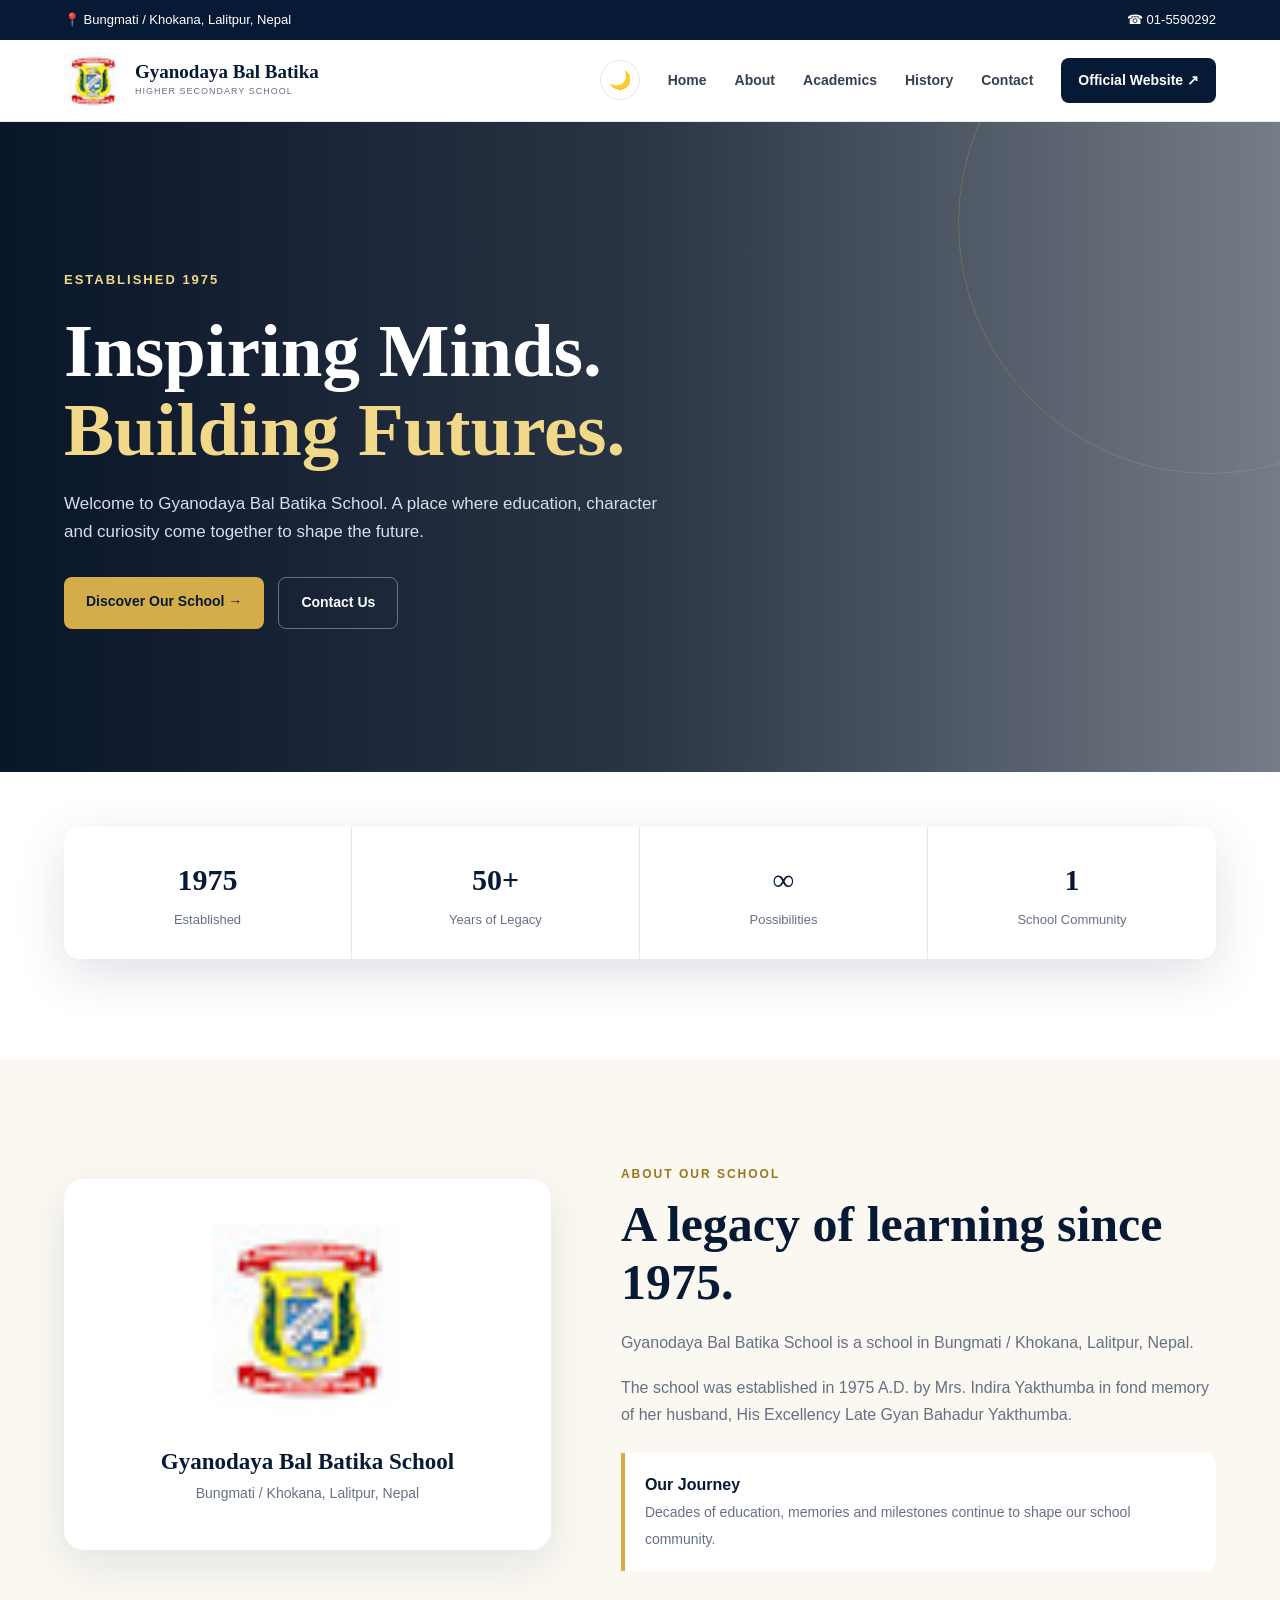
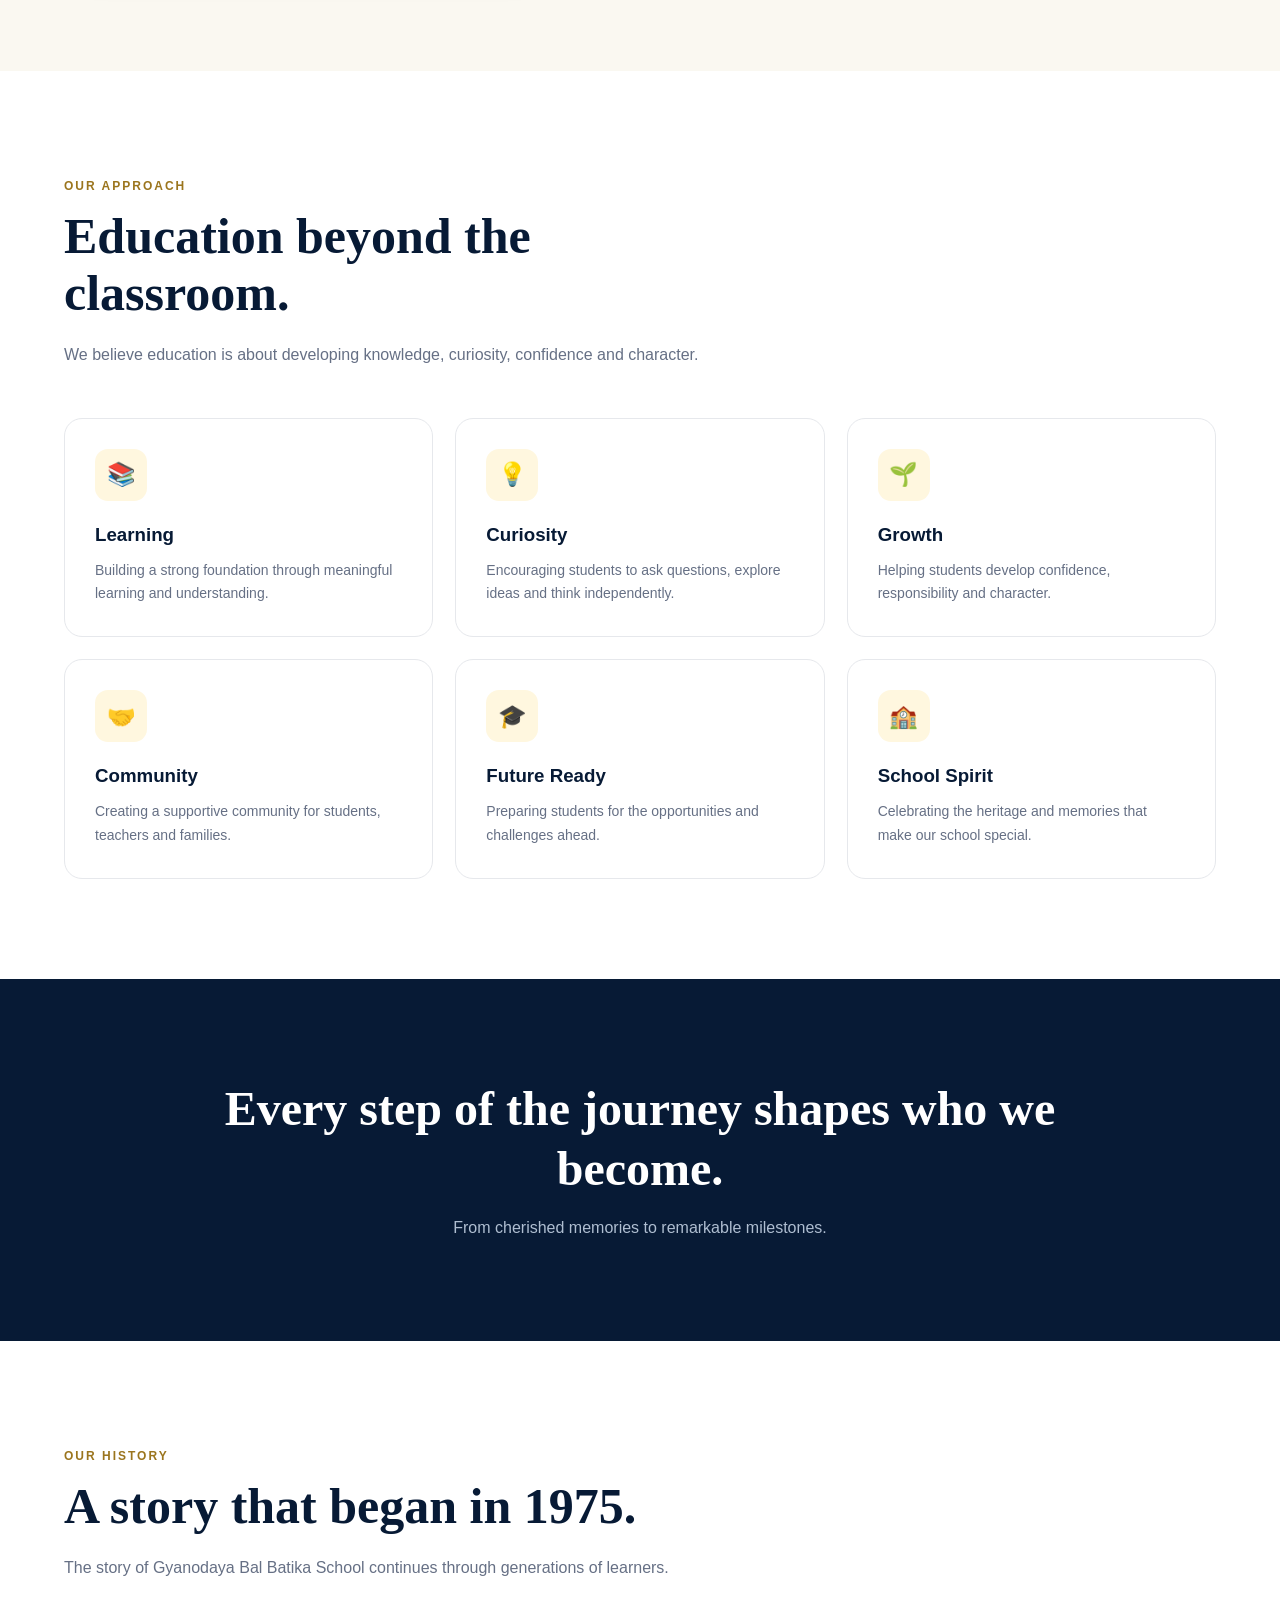
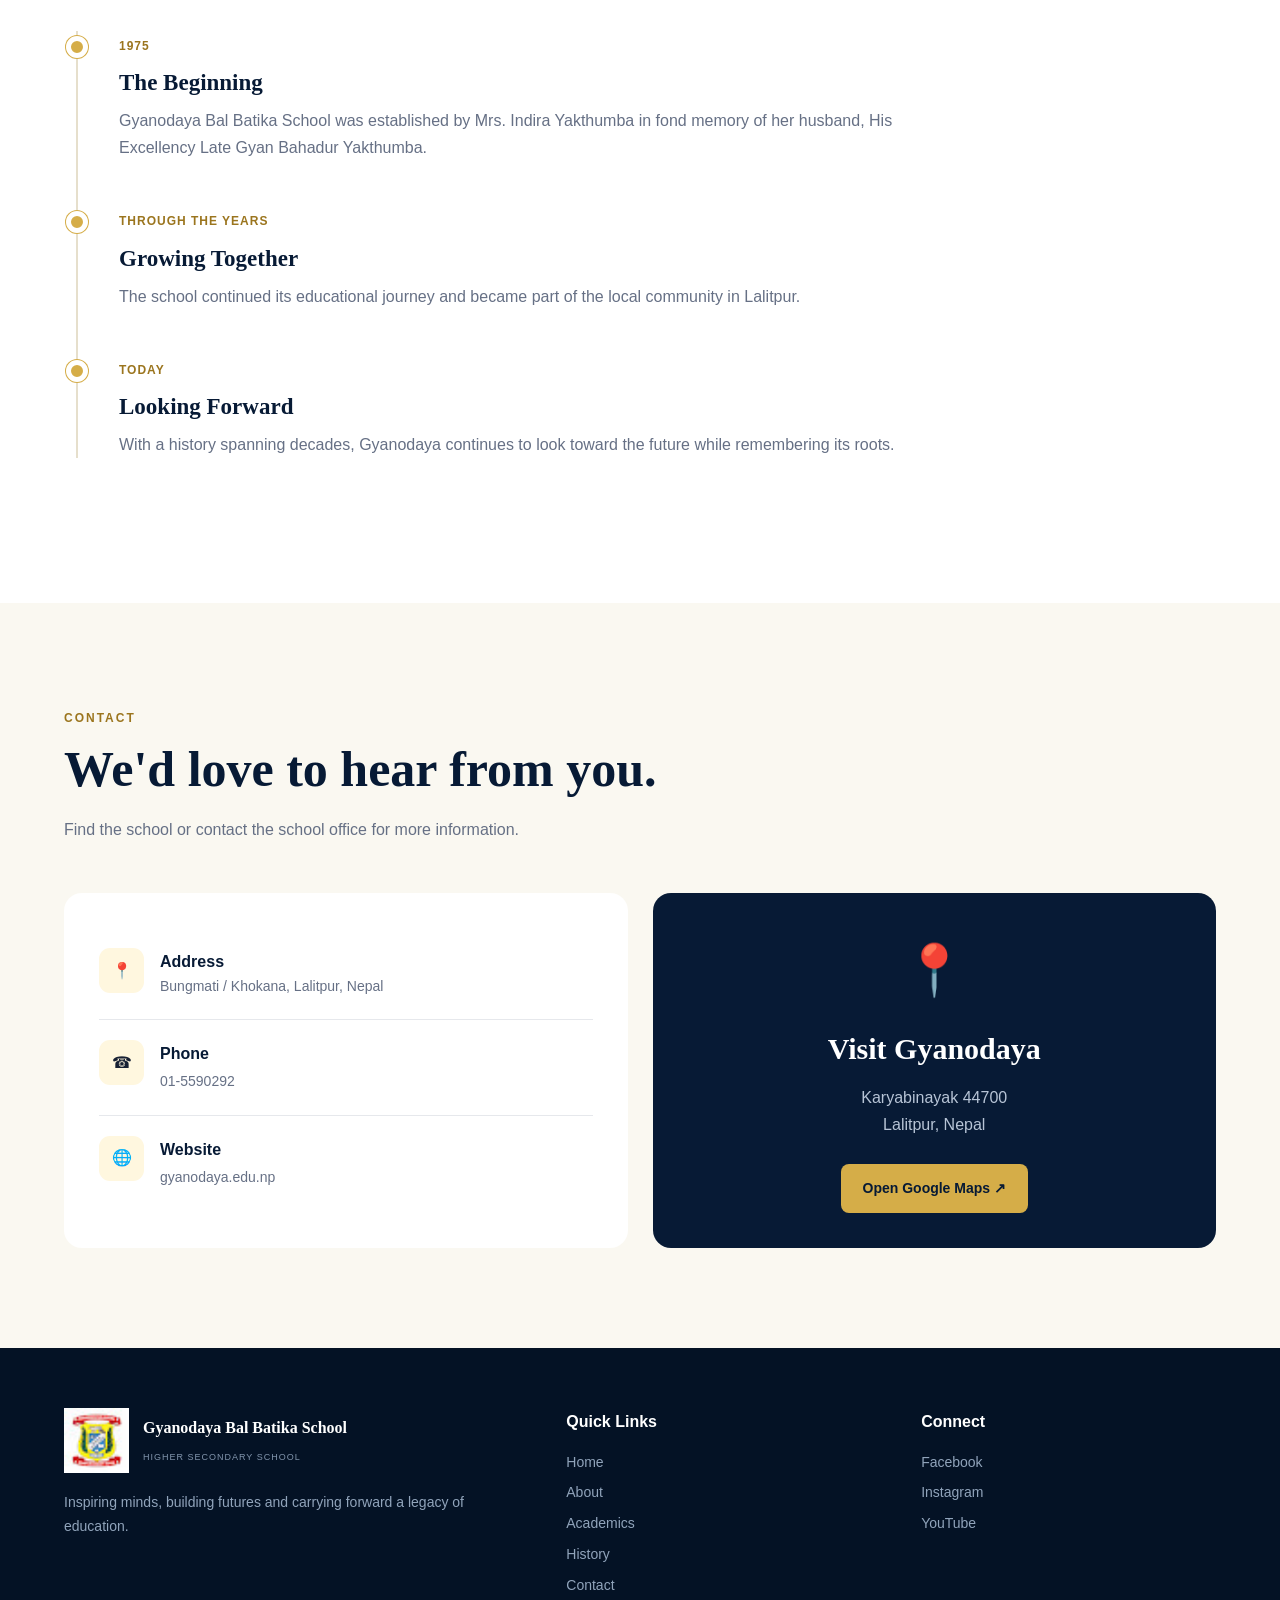
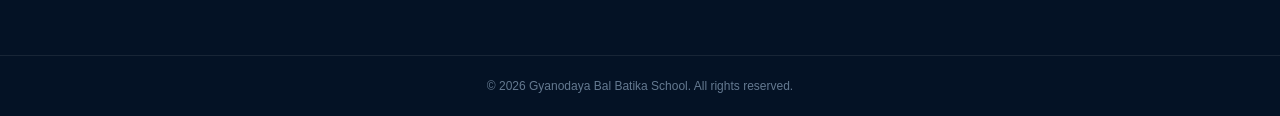
==== index.html @ 77343a8d "Upload website files" ====
<!DOCTYPE html>
<html lang="en">

<head>
    <meta charset="UTF-8">
    <meta name="viewport" content="width=device-width, initial-scale=1.0">

    <title>Gyanodaya Bal Batika School</title>

    <link rel="stylesheet" href="style.css">
</head>

<body>

    <!-- TOP BAR -->
    <div class="top-bar">
        <div class="container top-bar-content">
            <span>📍 Bungmati / Khokana, Lalitpur, Nepal</span>
            <span>☎ 01-5590292</span>
        </div>
    </div>


    <!-- NAVIGATION -->
    <header class="navbar">

        <div class="container nav-content">

            <a href="#home" class="logo-area">

                <img src="logo.png" alt="Gyanodaya Bal Batika School Logo">

                <div>
                    <h2>Gyanodaya Bal Batika</h2>
                    <span>HIGHER SECONDARY SCHOOL</span>
                </div>

            </a>


            <nav>

                <button id="darkModeToggle" class="dark-mode-button" aria-label="Toggle dark mode">
    🌙
</button>
                <a href="#home">Home</a>
                <a href="about.html">About</a>
                <a href="academics.html">Academics</a>
                <a href="history.html">History</a>
                <a href="contact.html">Contact</a>

                <a
                    href="http://www.gyanodaya.edu.np/"
                    target="_blank"
                    class="official-button"
                >
                    Official Website ↗
                </a>

            </nav>

        </div>

    </header>


    <!-- HERO -->
    <main>

        <section class="hero" id="home">

            <div class="container hero-content">

                <div class="hero-text">

                    <span class="eyebrow">
                        ESTABLISHED 1975
                    </span>

                    <h1>
                        Inspiring Minds.
                        <span>Building Futures.</span>
                    </h1>

                    <p>
                        Welcome to Gyanodaya Bal Batika School.
                        A place where education, character and
                        curiosity come together to shape the future.
                    </p>

                    <div class="hero-buttons">

                        <a href="#about" class="primary-button">
                            Discover Our School →
                        </a>

                        <a href="#contact" class="secondary-button">
                            Contact Us
                        </a>

                    </div>

                </div>

            </div>

        </section>


        <!-- STATS -->
        <section class="stats-section">

            <div class="container stats">

                <div class="stat">
                    <strong>1975</strong>
                    <span>Established</span>
                </div>

                <div class="stat">
                    <strong>50+</strong>
                    <span>Years of Legacy</span>
                </div>

                <div class="stat">
                    <strong>∞</strong>
                    <span>Possibilities</span>
                </div>

                <div class="stat">
                    <strong>1</strong>
                    <span>School Community</span>
                </div>

            </div>

        </section>


        <!-- ABOUT -->
        <section class="about" id="about">

            <div class="container about-grid">

                <div class="crest-card">

                    <img
                        src="logo.png"
                        alt="Gyanodaya Bal Batika School Crest"
                    >

                    <h3>
                        Gyanodaya Bal Batika School
                    </h3>

                    <p>
                        Bungmati / Khokana, Lalitpur, Nepal
                    </p>

                </div>


                <div class="about-text">

                    <span class="section-label">
                        ABOUT OUR SCHOOL
                    </span>

                    <h2>
                        A legacy of learning since 1975.
                    </h2>

                    <p>
                        Gyanodaya Bal Batika School is a school in
                        Bungmati / Khokana, Lalitpur, Nepal.
                    </p>

                    <p>
                        The school was established in 1975 A.D.
                        by Mrs. Indira Yakthumba in fond memory of
                        her husband, His Excellency Late Gyan Bahadur
                        Yakthumba.
                    </p>

                    <div class="history-box">

                        <strong>Our Journey</strong>

                        <span>
                            Decades of education, memories and
                            milestones continue to shape our school
                            community.
                        </span>

                    </div>

                </div>

            </div>

        </section>


        <!-- ACADEMICS -->
        <section class="academics" id="academics">

            <div class="container">

                <div class="section-heading">

                    <span class="section-label">
                        OUR APPROACH
                    </span>

                    <h2>
                        Education beyond the classroom.
                    </h2>

                    <p>
                        We believe education is about developing
                        knowledge, curiosity, confidence and character.
                    </p>

                </div>


                <div class="cards">

                    <div class="card">

                        <div class="card-icon">📚</div>

                        <h3>Learning</h3>

                        <p>
                            Building a strong foundation through
                            meaningful learning and understanding.
                        </p>

                    </div>


                    <div class="card">

                        <div class="card-icon">💡</div>

                        <h3>Curiosity</h3>

                        <p>
                            Encouraging students to ask questions,
                            explore ideas and think independently.
                        </p>

                    </div>


                    <div class="card">

                        <div class="card-icon">🌱</div>

                        <h3>Growth</h3>

                        <p>
                            Helping students develop confidence,
                            responsibility and character.
                        </p>

                    </div>


                    <div class="card">

                        <div class="card-icon">🤝</div>

                        <h3>Community</h3>

                        <p>
                            Creating a supportive community for
                            students, teachers and families.
                        </p>

                    </div>


                    <div class="card">

                        <div class="card-icon">🎓</div>

                        <h3>Future Ready</h3>

                        <p>
                            Preparing students for the opportunities
                            and challenges ahead.
                        </p>

                    </div>


                    <div class="card">

                        <div class="card-icon">🏫</div>

                        <h3>School Spirit</h3>

                        <p>
                            Celebrating the heritage and memories
                            that make our school special.
                        </p>

                    </div>

                </div>

            </div>

        </section>


        <!-- QUOTE -->
        <section class="quote">

            <div class="container">

                <h2>
                    Every step of the journey shapes who we become.
                </h2>

                <p>
                    From cherished memories to remarkable milestones.
                </p>

            </div>

        </section>


        <!-- HISTORY -->
        <section class="history" id="history">

            <div class="container">

                <div class="section-heading">

                    <span class="section-label">
                        OUR HISTORY
                    </span>

                    <h2>
                        A story that began in 1975.
                    </h2>

                    <p>
                        The story of Gyanodaya Bal Batika School
                        continues through generations of learners.
                    </p>

                </div>


                <div class="timeline">

                    <div class="timeline-item">

                        <div class="timeline-dot"></div>

                        <span>1975</span>

                        <h3>
                            The Beginning
                        </h3>

                        <p>
                            Gyanodaya Bal Batika School was established
                            by Mrs. Indira Yakthumba in fond memory of
                            her husband, His Excellency Late Gyan
                            Bahadur Yakthumba.
                        </p>

                    </div>


                    <div class="timeline-item">

                        <div class="timeline-dot"></div>

                        <span>
                            THROUGH THE YEARS
                        </span>

                        <h3>
                            Growing Together
                        </h3>

                        <p>
                            The school continued its educational
                            journey and became part of the local
                            community in Lalitpur.
                        </p>

                    </div>


                    <div class="timeline-item">

                        <div class="timeline-dot"></div>

                        <span>
                            TODAY
                        </span>

                        <h3>
                            Looking Forward
                        </h3>

                        <p>
                            With a history spanning decades,
                            Gyanodaya continues to look toward
                            the future while remembering its roots.
                        </p>

                    </div>

                </div>

            </div>

        </section>


        <!-- CONTACT -->
        <section class="contact" id="contact">

            <div class="container">

                <div class="section-heading">

                    <span class="section-label">
                        CONTACT
                    </span>

                    <h2>
                        We'd love to hear from you.
                    </h2>

                    <p>
                        Find the school or contact the school office
                        for more information.
                    </p>

                </div>


                <div class="contact-grid">

                    <div class="contact-card">

                        <div class="contact-item">

                            <div class="contact-icon">
                                📍
                            </div>

                            <div>
                                <strong>Address</strong>

                                <p>
                                    Bungmati / Khokana,
                                    Lalitpur, Nepal
                                </p>
                            </div>

                        </div>


                        <div class="contact-item">

                            <div class="contact-icon">
                                ☎
                            </div>

                            <div>
                                <strong>Phone</strong>

                                <a href="tel:015590292">
                                    01-5590292
                                </a>
                            </div>

                        </div>


                        <div class="contact-item">

                            <div class="contact-icon">
                                🌐
                            </div>

                            <div>
                                <strong>Website</strong>

                                <a
                                    href="http://www.gyanodaya.edu.np/"
                                    target="_blank"
                                >
                                    gyanodaya.edu.np
                                </a>
                            </div>

                        </div>

                    </div>


                    <div class="map-card">

                        <div>

                            <div class="map-pin">
                                📍
                            </div>

                            <h3>
                                Visit Gyanodaya
                            </h3>

                            <p>
                                Karyabinayak 44700<br>
                                Lalitpur, Nepal
                            </p>

                            <a
                                href="https://www.google.com/maps/search/?api=1&query=Gyanodaya+Bal+Batika+School+Lalitpur+Nepal"
                                target="_blank"
                                class="primary-button"
                            >
                                Open Google Maps ↗
                            </a>

                        </div>

                    </div>

                </div>

            </div>

        </section>

    </main>


    <!-- FOOTER -->
    <footer>

        <div class="container footer-grid">

            <div>

                <div class="footer-brand">

                    <img
                        src="logo.png"
                        alt="Gyanodaya Bal Batika School Logo"
                    >

                    <div>
                        <strong>
                            Gyanodaya Bal Batika School
                        </strong>

                        <span>
                            HIGHER SECONDARY SCHOOL
                        </span>
                    </div>

                </div>

                <p>
                    Inspiring minds, building futures and
                    carrying forward a legacy of education.
                </p>

            </div>


            <div>

                <h4>Quick Links</h4>

                <a href="#home">Home</a>
                <a href="#about">About</a>
                <a href="#academics">Academics</a>
                <a href="#history">History</a>
                <a href="#contact">Contact</a>

            </div>


            <div>

                <h4>Connect</h4>

                <a
                    href="https://www.facebook.com/gyanodaya"
                    target="_blank"
                >
                    Facebook
                </a>

                <a
                    href="https://www.instagram.com/gyanodayabalbatika/"
                    target="_blank"
                >
                    Instagram
                </a>

                <a
                    href="https://www.youtube.com/channel/UClOL43jqZs-JQP3lpm9KDaw"
                    target="_blank"
                >
                    YouTube
                </a>

            </div>

        </div>


        <div class="copyright">

            © 2026 Gyanodaya Bal Batika School.
            All rights reserved.

        </div>

    </footer>
<script src="script.js"></script>

</body>

</html>
---- style.css ----
/* ================================
   GENERAL
================================ */

* {
    margin: 0;
    padding: 0;
    box-sizing: border-box;
    scroll-behavior: smooth;
}

:root {
    --navy: #071a35;
    --navy-light: #0d2b52;
    --gold: #d5ad48;
    --gold-light: #f2d889;
    --cream: #faf8f1;
    --white: #ffffff;
    --text: #172033;
    --muted: #667085;
    --border: #e6e8ec;
}

body {
    font-family: Arial, Helvetica, sans-serif;
    color: var(--text);
    background: var(--white);
    line-height: 1.7;
}

a {
    text-decoration: none;
    color: inherit;
}

img {
    max-width: 100%;
}

.container {
    width: 90%;
    max-width: 1180px;
    margin: auto;
}


/* ================================
   TOP BAR
================================ */

.top-bar {
    background: var(--navy);
    color: white;
    font-size: 13px;
}

.top-bar-content {
    min-height: 40px;
    display: flex;
    align-items: center;
    justify-content: space-between;
}


/* ================================
   NAVIGATION
================================ */

.navbar {
    height: 82px;
    background: white;
    border-bottom: 1px solid var(--border);
    position: sticky;
    top: 0;
    z-index: 1000;
}

.nav-content {
    height: 100%;
    display: flex;
    align-items: center;
    justify-content: space-between;
}

.logo-area {
    display: flex;
    align-items: center;
    gap: 13px;
}

.logo-area img {
    width: 58px;
    height: 58px;
    object-fit: contain;
}

.logo-area h2 {
    color: var(--navy);
    font-family: Georgia, serif;
    font-size: 19px;
    line-height: 1.2;
}

.logo-area span {
    display: block;
    color: var(--muted);
    font-size: 9px;
    letter-spacing: 1px;
}

nav {
    display: flex;
    align-items: center;
    gap: 28px;
}

nav a {
    font-size: 14px;
    font-weight: bold;
    color: #344054;
    transition: 0.25s;
}

nav a:hover {
    color: var(--gold);
}

.official-button {
    background: var(--navy);
    color: white !important;
    padding: 11px 17px;
    border-radius: 8px;
}

.official-button:hover {
    background: var(--gold);
    color: var(--navy) !important;
}


/* ================================
   HERO
================================ */

.hero {
    min-height: 650px;
    display: flex;
    align-items: center;

    background:
        linear-gradient(
            90deg,
            rgba(4, 17, 36, 0.98),
            rgba(4, 17, 36, 0.85),
            rgba(4, 17, 36, 0.55)
        );

    position: relative;
    overflow: hidden;
}

.hero::after {
    content: "";
    position: absolute;

    width: 500px;
    height: 500px;

    border: 1px solid rgba(213, 173, 72, 0.25);
    border-radius: 50%;

    right: -180px;
    top: -150px;
}

.hero-content {
    position: relative;
    z-index: 2;
}

.hero-text {
    max-width: 720px;
    color: white;
}

.eyebrow {
    color: var(--gold-light);
    font-size: 13px;
    font-weight: bold;
    letter-spacing: 2px;
}

.hero h1 {
    font-family: Georgia, serif;
    font-size: clamp(45px, 7vw, 75px);
    line-height: 1.05;
    margin: 20px 0;
}

.hero h1 span {
    display: block;
    color: var(--gold-light);
}

.hero p {
    max-width: 620px;
    color: #d5deea;
    font-size: 17px;
    margin-bottom: 30px;
}

.hero-buttons {
    display: flex;
    gap: 14px;
    flex-wrap: wrap;
}

.primary-button,
.secondary-button {
    display: inline-block;
    padding: 13px 22px;
    border-radius: 8px;
    font-weight: bold;
    font-size: 14px;
    transition: 0.25s;
}

.primary-button {
    background: var(--gold);
    color: var(--navy);
}

.primary-button:hover {
    background: var(--gold-light);
    transform: translateY(-2px);
}

.secondary-button {
    border: 1px solid rgba(255,255,255,0.35);
    color: white;
}

.secondary-button:hover {
    background: white;
    color: var(--navy);
}


/* ================================
   STATS
================================ */

.stats-section {
    margin-top: -45px;
    position: relative;
    z-index: 10;
}

.stats {
    background: white;
    border-radius: 15px;
    box-shadow: 0 15px 50px rgba(7, 26, 53, 0.13);

    display: grid;
    grid-template-columns: repeat(4, 1fr);
}

.stat {
    text-align: center;
    padding: 27px;
    border-right: 1px solid var(--border);
}

.stat:last-child {
    border-right: none;
}

.stat strong {
    display: block;
    color: var(--navy);
    font-family: Georgia, serif;
    font-size: 30px;
}

.stat span {
    color: var(--muted);
    font-size: 13px;
}


/* ================================
   SECTIONS
================================ */

section {
    padding: 100px 0;
}

.section-label {
    color: #9b751e;
    font-size: 12px;
    font-weight: bold;
    letter-spacing: 2px;
}

.section-heading {
    max-width: 700px;
    margin-bottom: 50px;
}

.section-heading h2,
.about-text h2 {
    color: var(--navy);
    font-family: Georgia, serif;
    font-size: clamp(34px, 5vw, 50px);
    line-height: 1.15;
    margin: 10px 0 18px;
}

.section-heading p,
.about-text p {
    color: var(--muted);
}


/* ================================
   ABOUT
================================ */

.about {
    background: var(--cream);
}

.about-grid {
    display: grid;
    grid-template-columns: 0.9fr 1.1fr;
    gap: 70px;
    align-items: center;
}

.crest-card {
    background: white;
    border-radius: 20px;
    padding: 45px 30px;
    text-align: center;
    box-shadow: 0 15px 45px rgba(7,26,53,0.09);
}

.crest-card img {
    width: 190px;
    height: 190px;
    object-fit: contain;
    margin: auto;
}

.crest-card h3 {
    color: var(--navy);
    font-family: Georgia, serif;
    font-size: 23px;
    margin-top: 20px;
}

.crest-card p {
    color: var(--muted);
    font-size: 14px;
}

.about-text p {
    margin-bottom: 17px;
}

.history-box {
    margin-top: 25px;
    padding: 18px 20px;
    border-left: 4px solid var(--gold);
    background: white;
    border-radius: 0 10px 10px 0;
}

.history-box strong {
    display: block;
    color: var(--navy);
}

.history-box span {
    color: var(--muted);
    font-size: 14px;
}


/* ================================
   ACADEMICS
================================ */

.cards {
    display: grid;
    grid-template-columns: repeat(3, 1fr);
    gap: 22px;
}

.card {
    padding: 30px;
    border: 1px solid var(--border);
    border-radius: 18px;
    transition: 0.3s;
}

.card:hover {
    transform: translateY(-7px);
    box-shadow: 0 18px 45px rgba(7,26,53,0.1);
    border-color: var(--gold);
}

.card-icon {
    width: 52px;
    height: 52px;

    display: flex;
    align-items: center;
    justify-content: center;

    background: #fff7df;
    border-radius: 13px;

    font-size: 23px;
    margin-bottom: 18px;
}

.card h3 {
    color: var(--navy);
    margin-bottom: 8px;
}

.card p {
    color: var(--muted);
    font-size: 14px;
}


/* ================================
   QUOTE
================================ */

.quote {
    background: var(--navy);
    color: white;
    text-align: center;
}

.quote h2 {
    max-width: 850px;
    margin: auto;

    font-family: Georgia, serif;
    font-size: clamp(30px, 5vw, 48px);
    line-height: 1.25;
}

.quote p {
    margin-top: 15px;
    color: #afbed1;
}


/* ================================
   HISTORY
================================ */

.history {
    background: white;
}

.timeline {
    max-width: 850px;
    position: relative;
}

.timeline::before {
    content: "";

    position: absolute;
    left: 12px;
    top: 0;
    bottom: 0;

    width: 2px;
    background: #e6dfcc;
}

.timeline-item {
    position: relative;
    padding-left: 55px;
    margin-bottom: 45px;
}

.timeline-dot {
    position: absolute;

    left: 2px;
    top: 5px;

    width: 22px;
    height: 22px;

    background: var(--gold);
    border-radius: 50%;

    border: 5px solid white;
    box-shadow: 0 0 0 1px var(--gold);
}

.timeline-item > span {
    color: #9b751e;
    font-weight: bold;
    font-size: 12px;
    letter-spacing: 1px;
}

.timeline-item h3 {
    color: var(--navy);
    font-family: Georgia, serif;
    font-size: 23px;
    margin: 5px 0;
}

.timeline-item p {
    color: var(--muted);
}


/* ================================
   CONTACT
================================ */

.contact {
    background: var(--cream);
}

.contact-grid {
    display: grid;
    grid-template-columns: 1fr 1fr;
    gap: 25px;
}

.contact-card,
.map-card {
    background: white;
    border-radius: 18px;
    padding: 35px;
}

.contact-item {
    display: flex;
    gap: 16px;
    padding: 20px 0;
    border-bottom: 1px solid var(--border);
}

.contact-item:last-child {
    border-bottom: none;
}

.contact-icon {
    width: 45px;
    height: 45px;

    display: flex;
    align-items: center;
    justify-content: center;

    background: #fff7df;
    border-radius: 11px;
    flex-shrink: 0;
}

.contact-item strong {
    display: block;
    color: var(--navy);
}

.contact-item p,
.contact-item a {
    color: var(--muted);
    font-size: 14px;
}

.contact-item a:hover {
    color: var(--gold);
}

.map-card {
    background: var(--navy);
    color: white;

    display: flex;
    align-items: center;
    justify-content: center;

    text-align: center;
}

.map-pin {
    font-size: 50px;
    margin-bottom: 10px;
}

.map-card h3 {
    font-family: Georgia, serif;
    font-size: 30px;
}

.map-card p {
    color: #b7c4d6;
    margin: 10px 0 25px;
}


/* ================================
   FOOTER
================================ */

footer {
    background: #041225;
    color: white;
    padding-top: 60px;
}

.footer-grid {
    display: grid;
    grid-template-columns: 1.5fr 1fr 1fr;
    gap: 60px;
    padding-bottom: 50px;
}

.footer-brand {
    display: flex;
    align-items: center;
    gap: 14px;
    margin-bottom: 18px;
}

.footer-brand img {
    width: 65px;
    height: 65px;
    object-fit: contain;
}

.footer-brand strong {
    display: block;
    font-family: Georgia, serif;
}

.footer-brand span {
    color: #8295ad;
    font-size: 9px;
    letter-spacing: 1px;
}

footer p {
    color: #91a4bb;
    font-size: 14px;
}

footer h4 {
    margin-bottom: 15px;
}

footer > .container > div > a,
.footer-grid > div > a {
    display: block;
    color: #91a4bb;
    font-size: 14px;
    margin: 7px 0;
}

.footer-grid > div > a:hover {
    color: var(--gold-light);
}

.copyright {
    text-align: center;
    color: #647990;
    font-size: 12px;
    padding: 20px;
    border-top: 1px solid rgba(255,255,255,0.08);
}


/* ================================
   MOBILE
================================ */

@media (max-width: 900px) {

    nav {
        gap: 12px;
    }

    .about-grid {
        grid-template-columns: 1fr;
    }

    .cards {
        grid-template-columns: 1fr 1fr;
    }

    .contact-grid {
        grid-template-columns: 1fr;
    }

    .footer-grid {
        grid-template-columns: 1fr 1fr;
    }

}


@media (max-width: 650px) {

    .top-bar {
        display: none;
    }

    .navbar {
        height: 70px;
    }

    .logo-area img {
        width: 45px;
        height: 45px;
    }

    .logo-area h2 {
        font-size: 15px;
    }

    .logo-area span {
        font-size: 7px;
    }

    nav a:not(.official-button) {
        display: none;
    }

    .hero {
        min-height: 600px;
    }

    .hero h1 {
        font-size: 45px;
    }

    .hero p {
        font-size: 15px;
    }

    .stats {
        grid-template-columns: 1fr 1fr;
    }

    .stat {
        padding: 20px 10px;
        border-bottom: 1px solid var(--border);
    }

    section {
        padding: 75px 0;
    }

    .cards {
        grid-template-columns: 1fr;
    }

    .footer-grid {
        grid-template-columns: 1fr;
        gap: 30px;
    }

}
.dark-mode-button {
    border: 1px solid var(--border);
    background: white;
    color: var(--navy);
    width: 40px;
    height: 40px;
    border-radius: 50%;
    cursor: pointer;
    font-size: 18px;
    transition: 0.25s;
}

.dark-mode-button:hover {
    background: var(--navy);
    color: white;
    transform: rotate(15deg);
}
/* ================================
   DARK MODE
================================ */

body.dark-mode {
    background: #0b1220;
    color: #e6edf7;
}

body.dark-mode .navbar {
    background: #111a2b;
    border-color: #263247;
}

body.dark-mode .logo-area h2 {
    color: white;
}

body.dark-mode nav a {
    color: #d5deea;
}

body.dark-mode .dark-mode-button {
    background: #1b263b;
    color: #f2d889;
    border-color: #34435c;
}

body.dark-mode .about,
body.dark-mode .contact {
    background: #0f1929;
}

body.dark-mode .about-text h2,
body.dark-mode .section-heading h2,
body.dark-mode .card h3,
body.dark-mode .timeline-item h3,
body.dark-mode .crest-card h3 {
    color: white;
}

body.dark-mode .about-text p,
body.dark-mode .section-heading p,
body.dark-mode .card p,
body.dark-mode .timeline-item p {
    color: #aebbd0;
}

body.dark-mode .crest-card,
body.dark-mode .card,
body.dark-mode .contact-card,
body.dark-mode .map-card {
    background: #111a2b;
    border-color: #263247;
}

body.dark-mode .history-box {
    background: #111a2b;
}

body.dark-mode .stats {
    background: #111a2b;
}

body.dark-mode .stat {
    border-color: #263247;
}

body.dark-mode .stat strong {
    color: white;
}

body.dark-mode .stat span {
    color: #aebbd0;
}
/* ================================
   ABOUT PAGE
================================ */

.about-page-hero {
    background: var(--navy);
    color: white;
    padding: 110px 0;
}

.about-page-hero h1 {
    font-family: Georgia, serif;
    font-size: clamp(42px, 6vw, 65px);
    line-height: 1.1;
    margin: 15px 0;
}

.about-page-hero p {
    color: #c4d0df;
    font-size: 18px;
}


.about-page {
    padding: 100px 0;
}

.about-page-grid {
    display: grid;
    grid-template-columns: 0.8fr 1.2fr;
    gap: 80px;
    align-items: center;
}

.about-page-image {
    background: var(--cream);
    border-radius: 20px;
    min-height: 400px;

    display: flex;
    align-items: center;
    justify-content: center;
}

.about-page-image img {
    width: 260px;
    height: 260px;
    object-fit: contain;
}

.about-page-text h2 {
    color: var(--navy);
    font-family: Georgia, serif;
    font-size: 45px;
    line-height: 1.15;
    margin: 10px 0 20px;
}

.about-page-text p {
    color: var(--muted);
    margin-bottom: 18px;
}


.mission-section {
    background: var(--cream);
}


/* ABOUT PAGE DARK MODE */

body.dark-mode .about-page {
    background: #0b1220;
}

body.dark-mode .about-page-text h2 {
    color: white;
}

body.dark-mode .about-page-text p {
    color: #aebbd0;
}

body.dark-mode .about-page-image {
    background: #111a2b;
}


/* MOBILE */

@media (max-width: 700px) {

    .about-page-grid {
        grid-template-columns: 1fr;
        gap: 40px;
    }

    .about-page-hero {
        padding: 80px 0;
    }

    .about-page-text h2 {
        font-size: 36px;
    }

}
/* ================================
   SEPARATE PAGE HERO
================================ */

.page-hero {
    background: var(--navy);
    color: white;
    padding: 110px 0;
}

.page-hero h1 {
    font-family: Georgia, serif;
    font-size: clamp(42px, 6vw, 65px);
    line-height: 1.1;
    margin: 15px 0;
}

.page-hero p {
    color: #c4d0df;
    font-size: 18px;
    max-width: 650px;
}


/* ================================
   DARK MODE FOR SEPARATE PAGES
================================ */

body.dark-mode {
    background: #0b1220;
    color: #e6edf7;
}

body.dark-mode .navbar {
    background: #111a2b;
    border-color: #263247;
}

body.dark-mode .logo-area h2 {
    color: white;
}

body.dark-mode nav a {
    color: #d5deea;
}

body.dark-mode section {
    background: #0b1220;
}

body.dark-mode .card,
body.dark-mode .contact-card {
    background: #111a2b;
    border-color: #263247;
}

body.dark-mode .card h3 {
    color: white;
}

body.dark-mode .card p {
    color: #aebbd0;
}

body.dark-mode .section-heading h2 {
    color: white;
}

body.dark-mode .section-heading p {
    color: #aebbd0;
}

body.dark-mode .contact-item {
    border-color: #263247;
}

body.dark-mode .contact-item strong {
    color: white;
}

body.dark-mode .contact-item p,
body.dark-mode .contact-item a {
    color: #aebbd0;
}


/* ================================
   MOBILE PAGE HERO
================================ */

@media (max-width: 650px) {

    .page-hero {
        padding: 80px 0;
    }

    .page-hero h1 {
        font-size: 45px;
    }

}
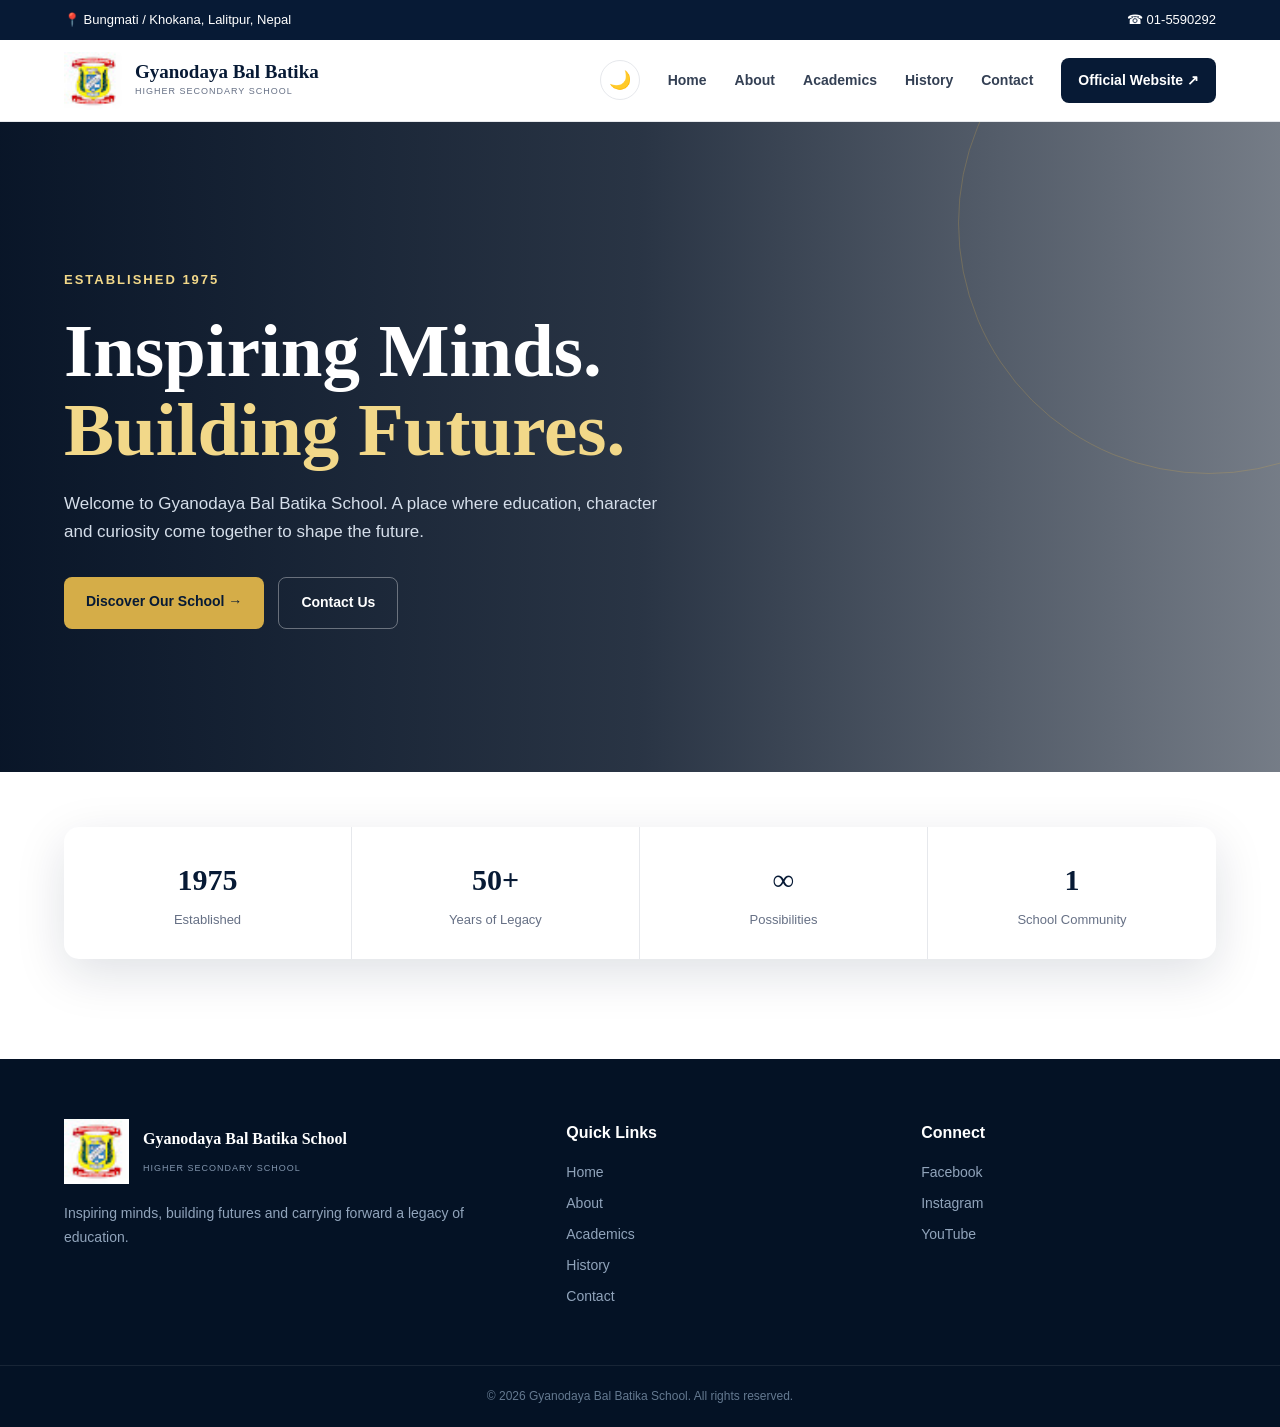
==== commit 95255395: "Update index.html" ====
--- a/index.html
+++ b/index.html
@@ -26,7 +26,7 @@
 
         <div class="container nav-content">
 
-            <a href="#home" class="logo-area">
+            <a href="index.html" class="logo-area">
 
                 <img src="logo.png" alt="Gyanodaya Bal Batika School Logo">
 
@@ -41,9 +41,10 @@
             <nav>
 
                 <button id="darkModeToggle" class="dark-mode-button" aria-label="Toggle dark mode">
-    🌙
-</button>
-                <a href="#home">Home</a>
+                    🌙
+                </button>
+
+                <a href="index.html">Home</a>
                 <a href="about.html">About</a>
                 <a href="academics.html">Academics</a>
                 <a href="history.html">History</a>
@@ -90,11 +91,11 @@
 
                     <div class="hero-buttons">
 
-                        <a href="#about" class="primary-button">
+                        <a href="about.html" class="primary-button">
                             Discover Our School →
                         </a>
 
-                        <a href="#contact" class="secondary-button">
+                        <a href="contact.html" class="secondary-button">
                             Contact Us
                         </a>
 
@@ -130,416 +131,6 @@
                 <div class="stat">
                     <strong>1</strong>
                     <span>School Community</span>
-                </div>
-
-            </div>
-
-        </section>
-
-
-        <!-- ABOUT -->
-        <section class="about" id="about">
-
-            <div class="container about-grid">
-
-                <div class="crest-card">
-
-                    <img
-                        src="logo.png"
-                        alt="Gyanodaya Bal Batika School Crest"
-                    >
-
-                    <h3>
-                        Gyanodaya Bal Batika School
-                    </h3>
-
-                    <p>
-                        Bungmati / Khokana, Lalitpur, Nepal
-                    </p>
-
-                </div>
-
-
-                <div class="about-text">
-
-                    <span class="section-label">
-                        ABOUT OUR SCHOOL
-                    </span>
-
-                    <h2>
-                        A legacy of learning since 1975.
-                    </h2>
-
-                    <p>
-                        Gyanodaya Bal Batika School is a school in
-                        Bungmati / Khokana, Lalitpur, Nepal.
-                    </p>
-
-                    <p>
-                        The school was established in 1975 A.D.
-                        by Mrs. Indira Yakthumba in fond memory of
-                        her husband, His Excellency Late Gyan Bahadur
-                        Yakthumba.
-                    </p>
-
-                    <div class="history-box">
-
-                        <strong>Our Journey</strong>
-
-                        <span>
-                            Decades of education, memories and
-                            milestones continue to shape our school
-                            community.
-                        </span>
-
-                    </div>
-
-                </div>
-
-            </div>
-
-        </section>
-
-
-        <!-- ACADEMICS -->
-        <section class="academics" id="academics">
-
-            <div class="container">
-
-                <div class="section-heading">
-
-                    <span class="section-label">
-                        OUR APPROACH
-                    </span>
-
-                    <h2>
-                        Education beyond the classroom.
-                    </h2>
-
-                    <p>
-                        We believe education is about developing
-                        knowledge, curiosity, confidence and character.
-                    </p>
-
-                </div>
-
-
-                <div class="cards">
-
-                    <div class="card">
-
-                        <div class="card-icon">📚</div>
-
-                        <h3>Learning</h3>
-
-                        <p>
-                            Building a strong foundation through
-                            meaningful learning and understanding.
-                        </p>
-
-                    </div>
-
-
-                    <div class="card">
-
-                        <div class="card-icon">💡</div>
-
-                        <h3>Curiosity</h3>
-
-                        <p>
-                            Encouraging students to ask questions,
-                            explore ideas and think independently.
-                        </p>
-
-                    </div>
-
-
-                    <div class="card">
-
-                        <div class="card-icon">🌱</div>
-
-                        <h3>Growth</h3>
-
-                        <p>
-                            Helping students develop confidence,
-                            responsibility and character.
-                        </p>
-
-                    </div>
-
-
-                    <div class="card">
-
-                        <div class="card-icon">🤝</div>
-
-                        <h3>Community</h3>
-
-                        <p>
-                            Creating a supportive community for
-                            students, teachers and families.
-                        </p>
-
-                    </div>
-
-
-                    <div class="card">
-
-                        <div class="card-icon">🎓</div>
-
-                        <h3>Future Ready</h3>
-
-                        <p>
-                            Preparing students for the opportunities
-                            and challenges ahead.
-                        </p>
-
-                    </div>
-
-
-                    <div class="card">
-
-                        <div class="card-icon">🏫</div>
-
-                        <h3>School Spirit</h3>
-
-                        <p>
-                            Celebrating the heritage and memories
-                            that make our school special.
-                        </p>
-
-                    </div>
-
-                </div>
-
-            </div>
-
-        </section>
-
-
-        <!-- QUOTE -->
-        <section class="quote">
-
-            <div class="container">
-
-                <h2>
-                    Every step of the journey shapes who we become.
-                </h2>
-
-                <p>
-                    From cherished memories to remarkable milestones.
-                </p>
-
-            </div>
-
-        </section>
-
-
-        <!-- HISTORY -->
-        <section class="history" id="history">
-
-            <div class="container">
-
-                <div class="section-heading">
-
-                    <span class="section-label">
-                        OUR HISTORY
-                    </span>
-
-                    <h2>
-                        A story that began in 1975.
-                    </h2>
-
-                    <p>
-                        The story of Gyanodaya Bal Batika School
-                        continues through generations of learners.
-                    </p>
-
-                </div>
-
-
-                <div class="timeline">
-
-                    <div class="timeline-item">
-
-                        <div class="timeline-dot"></div>
-
-                        <span>1975</span>
-
-                        <h3>
-                            The Beginning
-                        </h3>
-
-                        <p>
-                            Gyanodaya Bal Batika School was established
-                            by Mrs. Indira Yakthumba in fond memory of
-                            her husband, His Excellency Late Gyan
-                            Bahadur Yakthumba.
-                        </p>
-
-                    </div>
-
-
-                    <div class="timeline-item">
-
-                        <div class="timeline-dot"></div>
-
-                        <span>
-                            THROUGH THE YEARS
-                        </span>
-
-                        <h3>
-                            Growing Together
-                        </h3>
-
-                        <p>
-                            The school continued its educational
-                            journey and became part of the local
-                            community in Lalitpur.
-                        </p>
-
-                    </div>
-
-
-                    <div class="timeline-item">
-
-                        <div class="timeline-dot"></div>
-
-                        <span>
-                            TODAY
-                        </span>
-
-                        <h3>
-                            Looking Forward
-                        </h3>
-
-                        <p>
-                            With a history spanning decades,
-                            Gyanodaya continues to look toward
-                            the future while remembering its roots.
-                        </p>
-
-                    </div>
-
-                </div>
-
-            </div>
-
-        </section>
-
-
-        <!-- CONTACT -->
-        <section class="contact" id="contact">
-
-            <div class="container">
-
-                <div class="section-heading">
-
-                    <span class="section-label">
-                        CONTACT
-                    </span>
-
-                    <h2>
-                        We'd love to hear from you.
-                    </h2>
-
-                    <p>
-                        Find the school or contact the school office
-                        for more information.
-                    </p>
-
-                </div>
-
-
-                <div class="contact-grid">
-
-                    <div class="contact-card">
-
-                        <div class="contact-item">
-
-                            <div class="contact-icon">
-                                📍
-                            </div>
-
-                            <div>
-                                <strong>Address</strong>
-
-                                <p>
-                                    Bungmati / Khokana,
-                                    Lalitpur, Nepal
-                                </p>
-                            </div>
-
-                        </div>
-
-
-                        <div class="contact-item">
-
-                            <div class="contact-icon">
-                                ☎
-                            </div>
-
-                            <div>
-                                <strong>Phone</strong>
-
-                                <a href="tel:015590292">
-                                    01-5590292
-                                </a>
-                            </div>
-
-                        </div>
-
-
-                        <div class="contact-item">
-
-                            <div class="contact-icon">
-                                🌐
-                            </div>
-
-                            <div>
-                                <strong>Website</strong>
-
-                                <a
-                                    href="http://www.gyanodaya.edu.np/"
-                                    target="_blank"
-                                >
-                                    gyanodaya.edu.np
-                                </a>
-                            </div>
-
-                        </div>
-
-                    </div>
-
-
-                    <div class="map-card">
-
-                        <div>
-
-                            <div class="map-pin">
-                                📍
-                            </div>
-
-                            <h3>
-                                Visit Gyanodaya
-                            </h3>
-
-                            <p>
-                                Karyabinayak 44700<br>
-                                Lalitpur, Nepal
-                            </p>
-
-                            <a
-                                href="https://www.google.com/maps/search/?api=1&query=Gyanodaya+Bal+Batika+School+Lalitpur+Nepal"
-                                target="_blank"
-                                class="primary-button"
-                            >
-                                Open Google Maps ↗
-                            </a>
-
-                        </div>
-
-                    </div>
-
                 </div>
 
             </div>
@@ -587,11 +178,11 @@
 
                 <h4>Quick Links</h4>
 
-                <a href="#home">Home</a>
-                <a href="#about">About</a>
-                <a href="#academics">Academics</a>
-                <a href="#history">History</a>
-                <a href="#contact">Contact</a>
+                <a href="index.html">Home</a>
+                <a href="about.html">About</a>
+                <a href="academics.html">Academics</a>
+                <a href="history.html">History</a>
+                <a href="contact.html">Contact</a>
 
             </div>
 
@@ -634,8 +225,10 @@
         </div>
 
     </footer>
-<script src="script.js"></script>
+
+
+    <script src="script.js"></script>
 
 </body>
 
-</html>+</html>
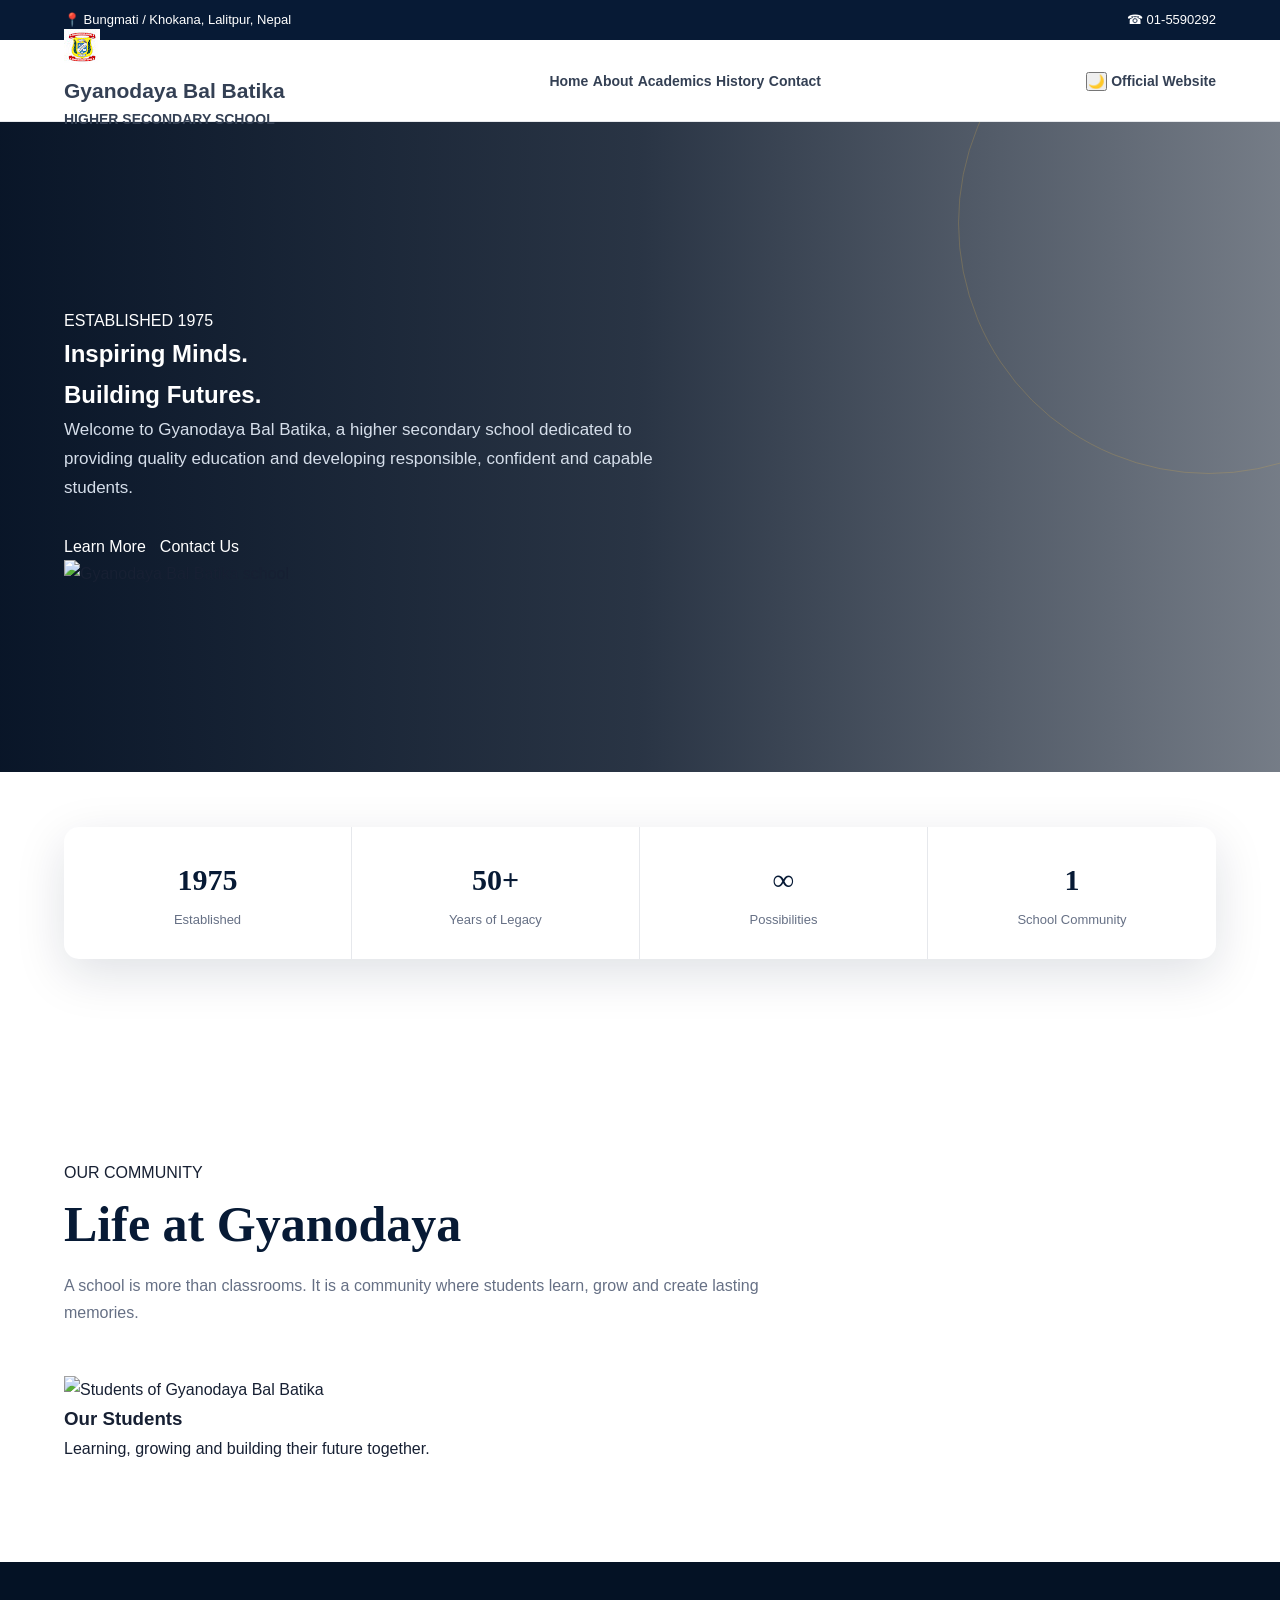
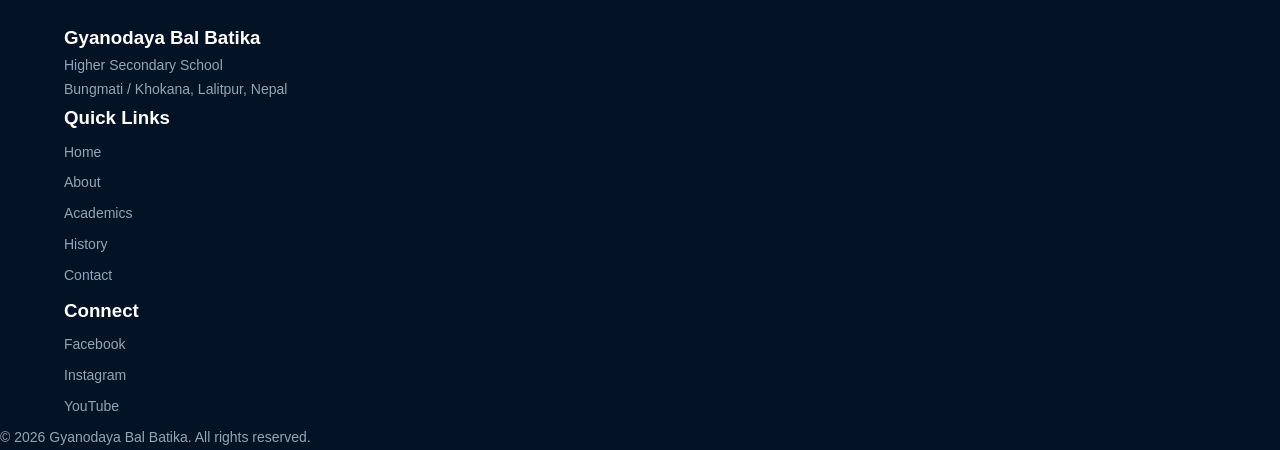
==== commit 201d647b: "Update index.html" ====
--- a/index.html
+++ b/index.html
@@ -5,9 +5,12 @@
     <meta charset="UTF-8">
     <meta name="viewport" content="width=device-width, initial-scale=1.0">
 
-    <title>Gyanodaya Bal Batika School</title>
+    <title>Gyanodaya Bal Batika | Higher Secondary School</title>
 
     <link rel="stylesheet" href="style.css">
+    <link rel="icon" type="image/png" href="logo.png">
+
+    <script src="script.js" defer></script>
 </head>
 
 <body>
@@ -20,214 +23,152 @@
         </div>
     </div>
 
-
     <!-- NAVIGATION -->
-    <header class="navbar">
-
+    <nav class="navbar">
         <div class="container nav-content">
 
-            <a href="index.html" class="logo-area">
-
-                <img src="logo.png" alt="Gyanodaya Bal Batika School Logo">
+            <a href="index.html" class="brand">
+                <img src="logo.png" alt="Gyanodaya Bal Batika Logo">
 
                 <div>
-                    <h2>Gyanodaya Bal Batika</h2>
-                    <span>HIGHER SECONDARY SCHOOL</span>
+                    <h1>Gyanodaya Bal Batika</h1>
+                    <p>HIGHER SECONDARY SCHOOL</p>
+                </div>
+            </a>
+
+            <div class="nav-links">
+                <a href="index.html" class="active">Home</a>
+                <a href="about.html">About</a>
+                <a href="academics.html">Academics</a>
+                <a href="history.html">History</a>
+                <a href="contact.html">Contact</a>
+            </div>
+
+            <div class="nav-actions">
+                <button id="darkModeToggle" class="dark-mode-btn">🌙</button>
+                <a href="http://www.gyanodaya.edu.np/" class="official-btn" target="_blank">
+                    Official Website
+                </a>
+            </div>
+
+        </div>
+    </nav>
+
+    <!-- HERO -->
+    <header class="hero">
+        <div class="container hero-content">
+
+            <div class="hero-text">
+                <span class="hero-badge">ESTABLISHED 1975</span>
+
+                <h2>Inspiring Minds.<br>Building Futures.</h2>
+
+                <p>
+                    Welcome to Gyanodaya Bal Batika, a higher secondary school
+                    dedicated to providing quality education and developing
+                    responsible, confident and capable students.
+                </p>
+
+                <div class="hero-buttons">
+                    <a href="about.html" class="primary-btn">Learn More</a>
+                    <a href="contact.html" class="secondary-btn">Contact Us</a>
+                </div>
+            </div>
+
+            <div class="hero-image">
+                <img src="school.jpg" alt="Gyanodaya Bal Batika school">
+            </div>
+
+        </div>
+    </header>
+
+    <!-- STATS -->
+    <section class="stats-section">
+        <div class="container stats">
+
+            <div class="stat">
+                <strong>1975</strong>
+                <span>Established</span>
+            </div>
+
+            <div class="stat">
+                <strong>50+</strong>
+                <span>Years of Legacy</span>
+            </div>
+
+            <div class="stat">
+                <strong>∞</strong>
+                <span>Possibilities</span>
+            </div>
+
+            <div class="stat">
+                <strong>1</strong>
+                <span>School Community</span>
+            </div>
+
+        </div>
+    </section>
+
+    <!-- OUR SCHOOL -->
+    <section class="photo-section">
+        <div class="container">
+
+            <div class="section-heading">
+                <span>OUR COMMUNITY</span>
+                <h2>Life at Gyanodaya</h2>
+                <p>
+                    A school is more than classrooms. It is a community where
+                    students learn, grow and create lasting memories.
+                </p>
+            </div>
+
+            <div class="photo-grid">
+
+                <div class="photo-card">
+                    <img src="students.jpg" alt="Students of Gyanodaya Bal Batika">
+                    <div class="photo-card-content">
+                        <h3>Our Students</h3>
+                        <p>Learning, growing and building their future together.</p>
+                    </div>
                 </div>
 
-            </a>
+            </div>
 
+        </div>
+    </section>
 
-            <nav>
+    <!-- FOOTER -->
+    <footer class="footer">
+        <div class="container footer-content">
 
-                <button id="darkModeToggle" class="dark-mode-button" aria-label="Toggle dark mode">
-                    🌙
-                </button>
+            <div>
+                <h3>Gyanodaya Bal Batika</h3>
+                <p>Higher Secondary School</p>
+                <p>Bungmati / Khokana, Lalitpur, Nepal</p>
+            </div>
 
+            <div>
+                <h3>Quick Links</h3>
                 <a href="index.html">Home</a>
                 <a href="about.html">About</a>
                 <a href="academics.html">Academics</a>
                 <a href="history.html">History</a>
                 <a href="contact.html">Contact</a>
-
-                <a
-                    href="http://www.gyanodaya.edu.np/"
-                    target="_blank"
-                    class="official-button"
-                >
-                    Official Website ↗
-                </a>
-
-            </nav>
-
-        </div>
-
-    </header>
-
-
-    <!-- HERO -->
-    <main>
-
-        <section class="hero" id="home">
-
-            <div class="container hero-content">
-
-                <div class="hero-text">
-
-                    <span class="eyebrow">
-                        ESTABLISHED 1975
-                    </span>
-
-                    <h1>
-                        Inspiring Minds.
-                        <span>Building Futures.</span>
-                    </h1>
-
-                    <p>
-                        Welcome to Gyanodaya Bal Batika School.
-                        A place where education, character and
-                        curiosity come together to shape the future.
-                    </p>
-
-                    <div class="hero-buttons">
-
-                        <a href="about.html" class="primary-button">
-                            Discover Our School →
-                        </a>
-
-                        <a href="contact.html" class="secondary-button">
-                            Contact Us
-                        </a>
-
-                    </div>
-
-                </div>
-
             </div>
 
-        </section>
-
-
-        <!-- STATS -->
-        <section class="stats-section">
-
-            <div class="container stats">
-
-                <div class="stat">
-                    <strong>1975</strong>
-                    <span>Established</span>
-                </div>
-
-                <div class="stat">
-                    <strong>50+</strong>
-                    <span>Years of Legacy</span>
-                </div>
-
-                <div class="stat">
-                    <strong>∞</strong>
-                    <span>Possibilities</span>
-                </div>
-
-                <div class="stat">
-                    <strong>1</strong>
-                    <span>School Community</span>
-                </div>
-
-            </div>
-
-        </section>
-
-    </main>
-
-
-    <!-- FOOTER -->
-    <footer>
-
-        <div class="container footer-grid">
-
             <div>
-
-                <div class="footer-brand">
-
-                    <img
-                        src="logo.png"
-                        alt="Gyanodaya Bal Batika School Logo"
-                    >
-
-                    <div>
-                        <strong>
-                            Gyanodaya Bal Batika School
-                        </strong>
-
-                        <span>
-                            HIGHER SECONDARY SCHOOL
-                        </span>
-                    </div>
-
-                </div>
-
-                <p>
-                    Inspiring minds, building futures and
-                    carrying forward a legacy of education.
-                </p>
-
-            </div>
-
-
-            <div>
-
-                <h4>Quick Links</h4>
-
-                <a href="index.html">Home</a>
-                <a href="about.html">About</a>
-                <a href="academics.html">Academics</a>
-                <a href="history.html">History</a>
-                <a href="contact.html">Contact</a>
-
-            </div>
-
-
-            <div>
-
-                <h4>Connect</h4>
-
-                <a
-                    href="https://www.facebook.com/gyanodaya"
-                    target="_blank"
-                >
-                    Facebook
-                </a>
-
-                <a
-                    href="https://www.instagram.com/gyanodayabalbatika/"
-                    target="_blank"
-                >
-                    Instagram
-                </a>
-
-                <a
-                    href="https://www.youtube.com/channel/UClOL43jqZs-JQP3lpm9KDaw"
-                    target="_blank"
-                >
-                    YouTube
-                </a>
-
+                <h3>Connect</h3>
+                <a href="#">Facebook</a>
+                <a href="#">Instagram</a>
+                <a href="#">YouTube</a>
             </div>
 
         </div>
 
-
-        <div class="copyright">
-
-            © 2026 Gyanodaya Bal Batika School.
-            All rights reserved.
-
+        <div class="footer-bottom">
+            <p>© 2026 Gyanodaya Bal Batika. All rights reserved.</p>
         </div>
-
     </footer>
-
-
-    <script src="script.js"></script>
 
 </body>
 
--- a/style.css
+++ b/style.css
@@ -1075,4 +1075,17 @@
         font-size: 45px;
     }
 
-}+}
+/* HOMEPAGE */
+.home-page {
+    min-height: 100vh;
+    overflow-x: hidden;
+}
+
+.home-page .hero {
+    min-height: calc(100vh - 122px);
+}
+
+.home-page footer {
+    display: none;
+}
